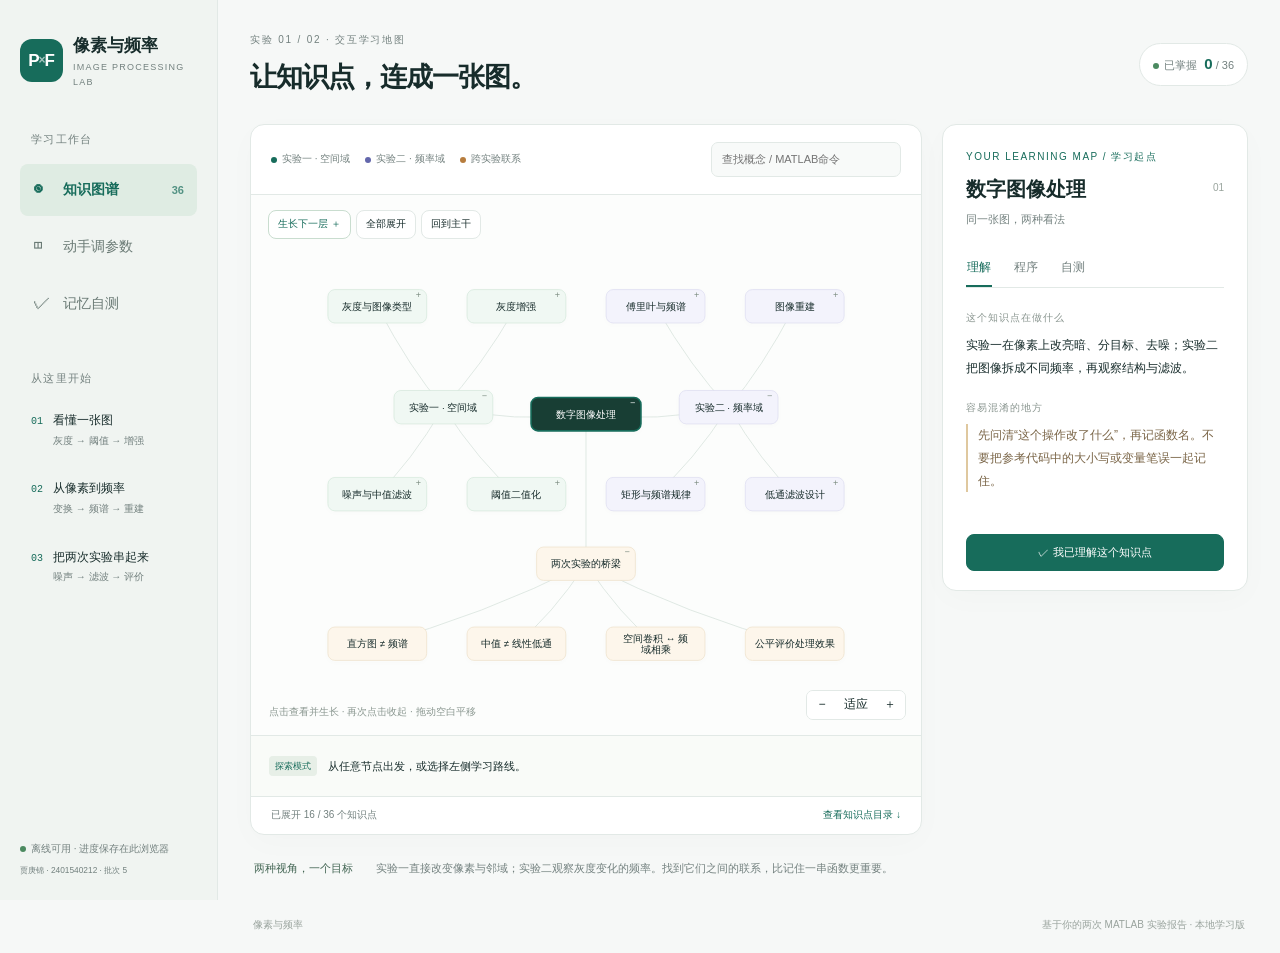
==== public/index.html @ 1d445762 "Publish image processing learning map" ====
<!doctype html>
<html lang="zh-CN">
<head>
<meta charset="utf-8">
<meta name="viewport" content="width=device-width,initial-scale=1">
<meta name="description" content="数字图像处理实验一、实验二的离线交互学习地图：知识图谱、参数演示与记忆自测。">
<title>像素与频率 · 数字图像处理学习地图</title>
<style>*{box-sizing:border-box} :root{--paper:#f6f8f7;--white:#fff;--ink:#172c2b;--muted:#73817f;--line:#e2e9e6;--green:#176c5b;--green-soft:#e8f3ee;--indigo:#6367ac;--indigo-soft:#efeff9;--orange:#b77d3d;--orange-soft:#fbf0e0;--shadow:0 8px 32px #203b2e05}body{margin:0;background:var(--paper);color:var(--ink);font:14px/1.65 'Segoe UI','Microsoft YaHei',sans-serif}button,input,select{font:inherit}button,a,input,select{-webkit-tap-highlight-color:transparent}button{cursor:pointer;background:var(--white);color:var(--ink);border:1px solid var(--line);border-radius:8px;padding:8px 13px;transition:background .16s,border-color .16s,transform .16s}button:hover{background:#edf3ef;border-color:#b8d0c6}button:focus-visible,a:focus-visible,input:focus-visible,select:focus-visible{outline:3px solid #58a68d;outline-offset:3px}button:disabled{opacity:.45;cursor:default}button:active:not(:disabled){transform:translateY(1px)}a{color:var(--green)}h1,h2,h3,p{margin:0}h1{font-size:27px;font-weight:600;letter-spacing:-1px;line-height:1.5}h2{font-size:21px;font-weight:600;line-height:1.5}h3{font-weight:600}small{display:block} [hidden]{display:none!important}.app-shell{display:grid;grid-template-columns:218px minmax(0,1fr);min-height:100vh}.sidebar{padding:32px 20px 22px;border-right:1px solid var(--line);background:#f0f4f1;display:flex;flex-direction:column;gap:16px;position:sticky;top:0;height:100vh}.brand{display:flex;align-items:center;gap:10px;text-decoration:none;color:var(--ink);font-size:17px;font-weight:600}.brand small{font-size:9px;letter-spacing:1.25px;color:var(--muted);font-weight:400}.brand-mark{display:inline-flex;align-items:center;justify-content:center;background:var(--green);color:#fff;width:43px;height:43px;border-radius:12px;letter-spacing:-3px;font-size:17px;flex-shrink:0;padding-right:3px}.brand-mark span{opacity:.6;font-size:12px;margin:0 2px}.side-label{color:var(--muted);font-size:11px;letter-spacing:1.3px;margin-top:24px;padding-left:11px}.main-nav{display:grid;gap:5px}.nav-button{display:flex;align-items:center;gap:11px;text-align:left;border:0;background:transparent;color:#6a7a75;padding:11px 13px}.nav-button>span:first-child{font-size:18px;width:19px}.nav-button.active{background:#dfece3;color:var(--green);font-weight:600}.nav-count{margin-left:auto;font-size:11px;opacity:.7}.route-list{display:grid;gap:14px}.route-list button{display:flex;align-items:flex-start;gap:10px;background:none;border-color:transparent;text-align:left;padding:7px 10px;font-size:12px}.route-list small{font-size:10px;color:var(--muted);margin-top:2px}.route-number{font-size:10px;font-family:monospace;color:var(--green);padding-top:3px}.route-list button.active{border-color:#c5d9cc;background:#e9f0e9}.sidebar-bottom{margin-top:auto;font-size:10px;color:var(--muted);padding-top:30px}.sidebar-bottom small{margin-top:7px}.offline-dot,.progress-dot{display:inline-block;width:6px;height:6px;background:#4b8a60;border-radius:50%;margin-right:5px}main{padding:32px 32px 0;min-width:0}.page-header{display:flex;justify-content:space-between;align-items:center;gap:20px;margin:0 0 27px}.eyebrow{color:var(--muted);font-size:10px;letter-spacing:1.8px;margin-bottom:8px}.progress-pill{white-space:nowrap;font-size:11px;color:var(--muted);background:var(--white);border:1px solid var(--line);padding:8px 13px;border-radius:30px}.progress-pill strong{color:var(--green);font-size:15px;font-weight:600;margin-left:4px}.workspace{display:grid;grid-template-columns:minmax(0,1fr) 306px;gap:20px;align-items:start}.map-column{min-width:0;border:1px solid var(--line);border-radius:14px;overflow:hidden;background:var(--white);box-shadow:var(--shadow)}.graph-top{min-height:70px;display:flex;align-items:center;justify-content:space-between;gap:12px;padding:14px 20px;border-bottom:1px solid var(--line);flex-wrap:wrap}.legend{display:flex;gap:15px;font-size:10px;color:var(--muted);flex-wrap:wrap}.legend span{display:flex;align-items:center;gap:5px}.legend i{width:6px;height:6px;border-radius:50%;display:block}.spatial-color{background:var(--green)}.frequency-color{background:var(--indigo)}.bridge-color{background:var(--orange)}.search-wrap{position:relative;margin-left:auto;max-width:100%;width:190px}#concept-search{background:#f8faf9;width:100%;border:1px solid var(--line);padding:7px 10px;border-radius:7px;font-size:11px;color:var(--ink)}.search-results{position:absolute;right:0;top:calc(100% + 8px);width:290px;max-width:75vw;background:#fff;border:1px solid var(--line);border-radius:9px;box-shadow:0 10px 30px #172c2b14;z-index:5;padding:7px}.search-results button{display:block;width:100%;text-align:left;font-size:12px;border:0;border-radius:5px;padding:7px}.graph-stage{height:min(60vh,590px);min-height:440px;position:relative;background-color:#fcfdfc;background-image:radial-gradient(#dce5df .7px,transparent .7px);background-size:18px 18px;overflow:hidden}.graph-toolbar{position:absolute;top:15px;left:17px;display:flex;gap:5px;z-index:2;flex-wrap:wrap}.graph-toolbar button{font-size:10px;padding:5px 9px;background:#ffffffed}.graph-toolbar button:first-child{color:var(--green);border-color:#c9ddcf}.graph-toolbar button span{padding-left:8px}.zoom-toolbar{position:absolute;right:15px;bottom:15px;display:flex;border:1px solid var(--line);border-radius:7px;overflow:hidden;background:#fff}.zoom-toolbar button{border:0;border-radius:0;font-size:12px;min-width:30px;padding:4px 7px}.map-hint{position:absolute;bottom:15px;left:18px;font-size:10px;color:#8a9790;pointer-events:none}#knowledge-graph{width:100%;height:100%;touch-action:none;display:block;cursor:grab}#knowledge-graph:active{cursor:grabbing}.graph-edge{stroke:#d7e3dc;stroke-width:1.1;fill:none}.graph-edge.path-edge{stroke:#70a693;stroke-width:2}.graph-edge.cross-edge{stroke:#bcaa8e;stroke-dasharray:4 5;stroke-width:1.2}.graph-node{cursor:pointer;outline:none}.graph-node rect{fill:#fff;stroke:#dce6df;stroke-width:1;filter:drop-shadow(0 2px 3px #203b2e04)}.graph-node.spatial rect{fill:#f0f8f3;stroke:#d3e7da}.graph-node.frequency rect{fill:#f3f3fc;stroke:#dcdcf0}.graph-node.bridge rect{fill:#fdf6eb;stroke:#eddfc8}.graph-node.root-node rect{fill:#183e34;stroke:#183e34}.graph-node text{fill:var(--ink);font-size:11px;font-weight:500;pointer-events:none}.graph-node.root-node text{fill:#fff}.graph-node:hover rect,.graph-node:focus-visible rect{stroke:#659d85;stroke-width:2}.graph-node.selected rect{stroke:var(--green);stroke-width:2.3}.graph-node.frequency.selected rect{stroke:var(--indigo)}.graph-node.bridge.selected rect{stroke:var(--orange)}.graph-node .expand-indicator{font-size:11px;fill:#7d8d82}.graph-node .mastered-indicator{fill:#348264;font-size:12px}.route-bar{min-height:61px;display:flex;align-items:center;gap:11px;padding:12px 18px;background:#f9fbf8;border-top:1px solid var(--line);font-size:11px}.route-tag{font-size:9px;color:var(--green);background:#e7efe7;padding:3px 6px;border-radius:4px;white-space:nowrap}.route-bar>span:nth-child(2){flex:1}.route-bar button{white-space:nowrap;font-size:10px;background:#eef4ed}.map-footer{display:flex;justify-content:space-between;gap:10px;padding:10px 20px;border-top:1px solid var(--line);font-size:10px;color:var(--muted)}.text-button{border:0;background:transparent;font-size:10px;padding:0;color:var(--green)}#node-list{display:flex;flex-wrap:wrap;gap:6px;padding:12px 18px;border-top:1px solid var(--line)}#node-list button{font-size:11px;padding:5px 8px}.detail-panel{padding:24px 23px 19px;background:#fff;border:1px solid var(--line);border-radius:14px;min-width:0;box-shadow:var(--shadow)}.detail-kicker{font-size:10px;letter-spacing:1.5px;color:var(--green);margin-bottom:8px}.detail-title-row{display:flex;align-items:center;gap:7px}.detail-title-row h2{font-size:20px;flex:1}.node-index{color:#9aa59e;font-size:10px}.detail-sub{font-size:11px;color:var(--muted);margin-top:6px}.detail-tabs{display:flex;border-bottom:1px solid var(--line);margin-top:22px;margin-bottom:20px;gap:21px}.detail-tabs button{background:transparent;border:0;border-radius:0;padding:8px 1px;color:var(--muted);font-size:12px;border-bottom:2px solid transparent}.detail-tabs button[aria-selected=true]{color:var(--green);border-bottom-color:var(--green)}#detail-content{font-size:12px;line-height:1.9}#detail-content h3{font-size:10px;color:#8a9690;font-weight:400;letter-spacing:1px;margin:18px 0 7px}#detail-content h3:first-child{margin-top:0}.pitfall{color:#7a6547;border-left:2px solid #dfc89f;padding-left:10px}.code-block{font:11px/1.8 Consolas,monospace;background:#f2f5f3;border:1px solid #e7ece8;border-radius:7px;padding:12px;white-space:pre-wrap;overflow-wrap:anywhere;color:#30584b}.result-thumb{width:100%;display:block;border-radius:5px;border:1px solid var(--line);margin-top:9px;cursor:zoom-in;background:#fff}.result-caption{font-size:10px;color:var(--muted);margin-top:5px;line-height:1.6}.related-links{display:flex;flex-wrap:wrap;gap:5px;margin-top:20px}.related-links button{font-size:10px;padding:4px 6px;background:#f6f8f5;color:#677e71}.primary-button{background:var(--green);border-color:var(--green);color:#fff}.primary-button:hover{background:#105442;border-color:#105442}.understood-button{display:block;width:100%;margin-top:22px;font-size:11px}.understood-button.marked{background:var(--green-soft);color:var(--green);border-color:#c8dfd0}.recall-answer{margin-top:14px;padding-top:14px;border-top:1px solid var(--line)}.recall-question{font-size:14px!important;line-height:1.8}.reveal-answer{margin-top:15px;font-size:11px}.bottom-note{display:flex;gap:23px;align-items:flex-start;margin:24px 4px 12px;font-size:11px;color:var(--muted)}.bottom-note>span{color:#426553;white-space:nowrap}.bottom-note p{max-width:700px}footer{font-size:10px;color:#99a39d;display:flex;justify-content:space-between;padding:28px 3px 20px;gap:15px}.section-intro{margin:22px 0}.section-intro h2{font-size:25px}.section-intro p{font-size:13px;color:var(--muted);margin-top:9px}.demo-tabs{display:flex;gap:9px;flex-wrap:wrap;margin:27px 0 20px}.demo-tabs button{background:transparent;border-color:transparent;color:var(--muted);font-size:12px}.demo-tabs button[aria-selected=true]{background:var(--green-soft);color:var(--green);border-color:#d6e7db}.demo-panel{display:grid;grid-template-columns:minmax(0,1fr) 280px;gap:24px;background:#fff;border:1px solid var(--line);border-radius:14px;padding:30px}.demo-images{display:grid;grid-template-columns:repeat(2,minmax(0,1fr));gap:18px;align-items:start}.demo-images canvas{width:100%;height:auto;display:block;border-radius:5px;background:#f1f4ef}.demo-image-label{font-size:11px;margin-bottom:10px;color:var(--muted)}.demo-controls{padding-left:15px;border-left:1px solid var(--line);font-size:12px}.demo-controls label{display:block;font-size:11px;color:var(--muted);margin:15px 0 8px}.control-readout{font-size:31px;font-weight:500;color:var(--green);font-variant-numeric:tabular-nums}.demo-controls input[type=range]{width:100%;accent-color:var(--green)}.demo-controls .rule{margin:18px 0;font-size:12px;line-height:1.9}.demo-note{font-size:10px;color:var(--muted);margin-top:20px}.demo-metric{margin-top:19px;border-top:1px solid var(--line);padding-top:15px;font-size:11px;color:var(--muted)}.demo-metric strong{display:block;font-size:22px;color:var(--ink);font-weight:500}.results-grid{display:grid;grid-template-columns:1fr 1fr;gap:20px}.result-card{padding:22px;background:#fff;border:1px solid var(--line);border-radius:12px;min-width:0}.result-card h3{font-size:15px}.result-card p{font-size:11px;color:var(--muted);margin:8px 0 15px}.result-card img{width:100%;cursor:zoom-in}.quiz-layout{display:grid;grid-template-columns:minmax(0,760px) 230px;gap:28px;align-items:start;margin-top:30px}.quiz-card{border:1px solid var(--line);border-radius:14px;background:#fff;padding:35px}.quiz-kicker{font-size:10px;color:var(--green);letter-spacing:1.8px;margin-bottom:22px}.quiz-card h3{font-size:22px;line-height:1.7;font-weight:500;margin-bottom:26px}.quiz-options{display:grid;gap:11px}.quiz-options button{text-align:left;padding:14px 16px;border-radius:8px;display:flex;align-items:center;gap:14px;font-size:13px}.option-letter{font-size:11px;color:var(--muted);background:#f2f5f3;padding:2px 7px;border-radius:4px}.quiz-options button.correct{background:#ecf5ef;border-color:#8ebc9d;color:#216243}.quiz-options button.wrong{background:#faf0ec;border-color:#d8aa97;color:#a05d41}.quiz-feedback{padding:20px 0 0;font-size:13px}.quiz-feedback strong{display:block;margin-bottom:8px;font-weight:500}.quiz-next{margin-top:24px;display:flex;gap:10px;flex-wrap:wrap}.quiz-next button{font-size:12px}.quiz-side{padding:24px 0}.quiz-side h3{font-size:30px;font-weight:500}.quiz-side p{font-size:11px;color:var(--muted);margin-top:6px}.quiz-dots{display:flex;flex-wrap:wrap;gap:7px;margin:24px 0}.quiz-dots span{display:flex;align-items:center;justify-content:center;width:28px;height:28px;border-radius:7px;border:1px solid var(--line);font-size:10px;background:#fff;color:var(--muted)}.quiz-dots .right{background:#dfeee4;color:#377350}.quiz-dots .wrong{background:#f2e5dd;color:#9c6546}.quiz-side button{font-size:11px}.quiz-tip{margin-top:28px;font-size:11px;color:var(--muted)}dialog{border:1px solid var(--line);border-radius:12px;padding:36px 22px 20px;max-width:min(1100px,92vw);max-height:92vh;background:#fff;color:var(--ink)}dialog::backdrop{background:#0e2427b8}dialog img{display:block;max-width:100%;max-height:72vh;object-fit:contain}dialog p{font-size:12px;margin-top:14px}.dialog-close{position:absolute;right:8px;top:7px;padding:0 9px;font-size:19px;border:0}
@media(min-width:1650px){main{padding:38px 45px 0}.workspace{grid-template-columns:minmax(0,1fr) 340px}.graph-stage{height:620px;max-height:none}.detail-panel{padding:28px}}
@media(max-width:1180px){.app-shell{grid-template-columns:185px minmax(0,1fr)}.sidebar{padding:28px 14px}.brand{font-size:15px}.brand-mark{width:35px;height:38px}.brand small{font-size:8px}main{padding:25px 22px 0}.workspace{grid-template-columns:minmax(0,1fr) 270px;gap:14px}.detail-panel{padding:20px 17px}.graph-top{padding:12px}.legend{gap:9px}.search-wrap{width:100%;margin:0}.graph-stage{min-height:520px}h1{font-size:24px}.graph-toolbar{left:10px;top:10px}.map-hint{font-size:9px;bottom:50px;left:10px}.demo-panel{grid-template-columns:1fr}.demo-controls{border-left:0;border-top:1px solid var(--line);padding:18px 0 0}.quiz-layout{grid-template-columns:minmax(0,1fr) 170px}}
@media(max-width:960px){.workspace{grid-template-columns:1fr}.graph-stage{height:520px}.detail-panel{display:grid;grid-template-columns:1fr 1fr;gap:0 25px}.detail-kicker,.detail-title-row,.detail-sub,.detail-tabs{grid-column:1/-1}.related-links{grid-column:1}.understood-button{grid-column:2;align-self:end}#detail-content{grid-column:1/-1;max-width:100%}.search-wrap{width:190px;margin-left:auto}.map-hint{bottom:15px}.quiz-layout{grid-template-columns:1fr}.quiz-side{padding:0 5px}.quiz-side h3{font-size:24px}.quiz-dots{margin:13px 0}.quiz-tip{margin-top:14px}.results-grid{grid-template-columns:1fr}.quiz-card{padding:27px}}
@media(max-width:680px){.app-shell{display:block}.sidebar{height:auto;position:static;border-right:0;border-bottom:1px solid var(--line);padding:16px 18px;gap:16px}.brand{font-size:16px}.brand small{font-size:9px}.side-label,.route-list,.sidebar-bottom{display:none}.main-nav{display:flex;gap:6px}.nav-button{flex:1;font-size:12px;padding:8px;justify-content:center;gap:6px}.nav-count{display:none}.nav-button>span:first-child{font-size:15px;width:auto}main{padding:22px 15px 0}.page-header{gap:8px;margin-bottom:20px;align-items:flex-start}.eyebrow{font-size:9px;letter-spacing:1px}h1{font-size:21px;letter-spacing:-.6px}.progress-pill{font-size:9px;padding:6px 9px;margin-top:7px}.progress-pill strong{font-size:12px}.graph-top{gap:10px;padding:13px}.legend{font-size:9px;gap:9px}.search-wrap{width:100%;margin:0}#concept-search{font-size:12px;padding:8px 10px}.graph-stage{height:470px;min-height:470px}.map-hint{bottom:52px;font-size:9px}.graph-toolbar button{font-size:10px;padding:6px 8px}.route-bar{flex-wrap:wrap;gap:7px;font-size:10px}.route-bar>span:nth-child(2){min-width:160px}.map-footer{padding:12px;font-size:9px}.detail-panel{padding:22px;display:block}.detail-title-row h2{font-size:20px}.detail-tabs{margin-top:18px}.understood-button{font-size:12px}.bottom-note{display:block;font-size:11px;margin:21px 4px}.bottom-note p{margin-top:7px}footer{font-size:9px;flex-direction:column;gap:4px}.section-intro h2{font-size:22px}.section-intro p{font-size:12px}.demo-tabs{gap:5px;margin-top:20px}.demo-tabs button{font-size:11px;padding:8px}.demo-panel{padding:18px;gap:20px}.demo-images{gap:10px}.demo-image-label{font-size:10px}.demo-controls .rule{font-size:12px}.quiz-card{padding:22px}.quiz-card h3{font-size:19px}.quiz-options button{font-size:12px;padding:12px}.section-intro{margin-top:10px}.quiz-layout{gap:18px}.quiz-tip{max-width:420px}button{min-height:35px}.zoom-toolbar button{min-height:30px}}
.graph-node text{font-size:14px}.graph-node .expand-indicator{font-size:13px}.graph-node .mastered-indicator{font-size:13px}.quiz-options button:disabled{opacity:1;cursor:default}.mobile-route-label{display:none}
@media(max-width:680px){.mobile-route-label{display:flex;align-items:center;justify-content:space-between;gap:10px;font-size:11px;color:var(--muted);margin-bottom:13px}.mobile-route-label select{border:1px solid var(--line);background:#fff;color:var(--green);border-radius:7px;padding:7px 8px;max-width:75%;font-size:12px}}
@media(prefers-reduced-motion:reduce){*{scroll-behavior:auto!important;transition:none!important}}
</style>
</head>
<body>
<div class="app-shell">
 <aside class="sidebar">
  <a href="#map" class="brand" aria-label="像素与频率首页"><span class="brand-mark">P<span>×</span>F</span><span>像素与频率<small>IMAGE PROCESSING LAB</small></span></a>
  <div class="side-label">学习工作台</div>
  <nav class="main-nav" aria-label="页面导航">
   <button class="nav-button active" data-view="map"><span aria-hidden="true">◉</span>知识图谱<span class="nav-count" id="total-count"></span></button>
   <button class="nav-button" data-view="demo"><span aria-hidden="true">◫</span>动手调参数</button>
   <button class="nav-button" data-view="quiz"><span aria-hidden="true">✓</span>记忆自测</button>
  </nav>
  <div class="side-label">从这里开始</div>
  <div class="route-list">
   <button data-route="0"><span class="route-number">01</span><span>看懂一张图<small>灰度 → 阈值 → 增强</small></span></button>
   <button data-route="1"><span class="route-number">02</span><span>从像素到频率<small>变换 → 频谱 → 重建</small></span></button>
   <button data-route="2"><span class="route-number">03</span><span>把两次实验串起来<small>噪声 → 滤波 → 评价</small></span></button>
  </div>
  <div class="sidebar-bottom"><span class="offline-dot"></span>离线可用 · 进度保存在此浏览器<small>贾庚锦 · 2401540212 · 批次 5</small></div>
 </aside>
 <main>
  <header class="page-header"><div><div class="eyebrow">实验 01 / 02 · 交互学习地图</div><h1 id="page-title">让知识点，连成一张图。</h1></div><div class="progress-pill"><span class="progress-dot"></span>已掌握 <strong id="mastered-count">0</strong><span id="progress-total"></span></div></header>
  <section id="map-view" class="view">
   <label class="mobile-route-label" for="mobile-route">选择学习路线<select id="mobile-route"><option value="">自由探索</option><option value="0">01 看懂一张图</option><option value="1">02 从像素到频率</option><option value="2">03 把两次实验串起来</option></select></label>
   <div class="workspace">
    <div class="map-column">
     <div class="graph-top"><div class="legend"><span><i class="spatial-color"></i>实验一 · 空间域</span><span><i class="frequency-color"></i>实验二 · 频率域</span><span><i class="bridge-color"></i>跨实验联系</span></div><div class="search-wrap"><input id="concept-search" type="search" aria-label="查找概念或MATLAB命令" placeholder="查找概念 / MATLAB命令"><div id="search-results" class="search-results" hidden></div></div></div>
     <div class="graph-stage" id="graph-stage">
      <div class="graph-toolbar"><button id="expand-next">生长下一层 <span aria-hidden="true">＋</span></button><button id="expand-all">全部展开</button><button id="collapse-all">回到主干</button></div>
      <svg id="knowledge-graph" role="group" aria-label="实验一、实验二知识图谱。点击节点查看讲解并展开，再次点击同一节点可收起；也可以通过上方搜索和下方知识点列表访问。"><defs><marker id="arrow" viewBox="0 0 10 10" refX="8" refY="5" markerWidth="5" markerHeight="5" orient="auto-start-reverse"><path d="M0 1L8 5L0 9" fill="none" stroke="currentColor"/></marker></defs><g id="graph-world"><g id="graph-edges"></g><g id="graph-nodes"></g></g></svg>
      <div class="zoom-toolbar"><button id="zoom-out" aria-label="缩小图谱">−</button><button id="fit-graph" aria-label="适应图谱大小">适应</button><button id="zoom-in" aria-label="放大图谱">＋</button></div>
      <div class="map-hint">点击查看并生长 · 再次点击收起 · 拖动空白平移</div>
     </div>
     <div class="route-bar" id="route-bar"><span class="route-tag">探索模式</span><span id="route-status">从任意节点出发，或选择左侧学习路线。</span><button id="route-next" hidden>下一个知识点 →</button></div>
     <div class="map-footer"><span id="node-counter"></span><button class="text-button" id="toggle-node-list" aria-expanded="false">查看知识点目录 ↓</button></div><div id="node-list" hidden></div>
    </div>
    <aside class="detail-panel" aria-label="知识点讲解"><div class="detail-kicker" id="detail-kicker"></div><div class="detail-title-row"><h2 id="detail-title"></h2><span class="node-index" id="node-index"></span></div><div id="detail-sub" class="detail-sub"></div><div class="detail-tabs" role="tablist" aria-label="知识点内容"><button id="tab-understand" role="tab" aria-selected="true" data-detail="understand">理解</button><button id="tab-code" role="tab" aria-selected="false" data-detail="code">程序</button><button id="tab-recall" role="tab" aria-selected="false" data-detail="recall">自测</button></div>
     <div id="detail-content" aria-live="polite"></div>
     <div id="related-links" class="related-links"></div><button id="mark-understood" class="primary-button understood-button">✓ 我已理解这个知识点</button>
    </aside>
   </div>
   <div class="bottom-note"><span>两种视角，一个目标</span><p>实验一直接改变像素与邻域；实验二观察灰度变化的频率。找到它们之间的联系，比记住一串函数更重要。</p></div>
  </section>
  <section id="demo-view" class="view" hidden>
   <div class="section-intro"><h2>动一个参数，看见一条规律。</h2><p>先预测结果，再拖动滑块验证。这里的演示帮助理解，原始实验结果单独保留。</p></div>
   <div class="demo-tabs" role="tablist" aria-label="参数演示类型"><button data-demo="threshold" role="tab" aria-selected="true">01 阈值二值化</button><button data-demo="gamma" role="tab" aria-selected="false">02 gamma 变换</button><button data-demo="rectangle" role="tab" aria-selected="false">03 矩形与频谱</button><button data-demo="results" role="tab" aria-selected="false">04 你的实验结果</button></div>
   <div id="demo-body"></div>
  </section>
  <section id="quiz-view" class="view" hidden>
   <div class="section-intro"><h2>能说出原因，才算真正记住。</h2><p>用跨实验问题检查理解。答错后先看原因，再回到对应知识点。</p></div>
   <div class="quiz-layout"><div class="quiz-card" id="quiz-card"></div><aside class="quiz-side"><div class="eyebrow">本轮学习</div><h3 id="quiz-score">0 / 0</h3><p>已答对 / 已作答</p><div class="quiz-dots" id="quiz-dots"></div><button id="restart-quiz">重新开始这轮</button><div class="quiz-tip">不确定也可以先选。最值得复习的，是“觉得会了”却说不清理由的知识点。</div></aside></div>
  </section>
  <footer>像素与频率 <span>基于你的两次 MATLAB 实验报告 · 本地学习版</span></footer>
 </main>
</div>
<dialog id="image-dialog"><button class="dialog-close" aria-label="关闭图片">×</button><img id="dialog-image" alt="实验结果放大图"><p id="dialog-caption"></p></dialog>
<script>window.LAB_DATA={"nodes":{"all":{"label":"数字图像处理","sub":"同一张图，两种看法","children":["spatial","frequency","bridge"],"detail":"实验一在像素上改亮暗、分目标、去噪；实验二把图像拆成不同频率，再观察结构与滤波。","q":"实验一和实验二最核心的视角区别是什么？","a":"空间域看像素与邻域，频率域看变化快慢及各频率分量。"},"spatial":{"label":"实验一 · 空间域","sub":"直接操作像素","children":["gray","enhance","noise","binary"],"detail":"主线：读入彩色图 → 灰度化 → 二值化或增强 → 加噪 → 滤波 → 对比结果。","q":"哪些操作依赖单个像素，哪种依赖邻域？","a":"固定阈值、反转、gamma映射直接作用于像素值；中值滤波依赖邻域。"},"frequency":{"label":"实验二 · 频率域","sub":"观察变化快慢","children":["fft","rebuild","rectangle","lowpass"],"detail":"主线：灰度图 → fft2 → 幅度、相位、功率谱 → 图像重建或设计低通滤波器。","q":"图像中的高频等于高亮区域吗？","a":"不等于。高频表示空间灰度变化快，例如边缘；高亮是像素数值大。"},"bridge":{"label":"两次实验的桥梁","sub":"把知识连起来","children":["histvsfft","filtervs","convolution","evaluate"],"detail":"关键联系：空间卷积对应频域相乘；增强改变可见性，去噪抑制干扰，但两者都可能影响细节。","q":"低通滤波为什么能去噪，也会使图像模糊？","a":"它衰减高频；噪声有高频成分，边缘和细节也有高频成分。"},"gray":{"label":"灰度与图像类型","sub":"先统一输入","children":["rgb","range"],"detail":"先弄清类型与数值范围，再做阈值、映射或误差计算。","q":"uint8灰度图和im2double后的数值范围分别是什么？","a":"uint8通常是0～255；im2double把uint8映射到0～1。"},"rgb":{"label":"彩色 → 灰度","sub":"rgb2gray","detail":"rgb2gray保留亮度结构，去掉颜色维度；8位灰度有256级，0黑、255白。记：去颜色，不是去轮廓。","q":"灰度化和二值化有何区别？","a":"灰度化仍保留多级明暗；二值化只保留黑白两类。","links":["binary"]},"range":{"label":"范围与显示","sub":"uint8 / im2double","detail":"阈值使用0～1；uint8图本身可为0～255。mat2gray会按数据最小最大值重新拉伸，适合显示，不宜混作原始数据。","q":"为什么不能把mat2gray处理的频谱直接用于精确重建？","a":"拉伸改变了频谱数值；显示数据和计算用的原始频谱应分开。","links":["display"]},"binary":{"label":"阈值二值化","sub":"分离亮暗目标","children":["threshold","thresholddata"],"detail":"imbinarize(I,T)：高于阈值的像素变白，其余变黑；阈值决定分界线。","q":"阈值升高时，白色像素变多还是变少？","a":"变少。更少像素能超过较高的分界线。"},"threshold":{"label":"阈值 ↑ → 白色 ↓","sub":"T = 0.8 → 0.3","detail":"高阈值容易漏掉暗目标；低阈值容易把目标与背景连成一片。记：门槛越高，入选越少。","q":"为什么不能对所有图片都固定使用0.5？","a":"不同图像的亮暗分布和目标不同，需要根据任务选择阈值。"},"thresholddata":{"label":"你的六阈值实验","sub":"白色比例 6.9% → 93.0%","detail":"阈值0.8时白色约6.9%，0.6时约63.1%，0.3时约93.0%；这张校园图用0.5～0.6较容易保留主要轮廓。","q":"白色占比越高，二值化结果就越好吗？","a":"不是。要看目标和背景能否分开，而不是白色像素的多少。"},"enhance":{"label":"灰度增强","sub":"让细节更容易看见","children":["hist","gamma","inverse"],"detail":"均衡化、gamma映射和灰度反转改变明暗表现；它们不是专门的去噪算法。","q":"增强后反差更明显，是否说明噪声被消除了？","a":"没有。增强甚至可能把噪声也放大。","links":["noise"]},"hist":{"label":"直方图与均衡化","sub":"imhist / histeq","detail":"直方图统计各灰度有多少像素；histeq按累计分布重新分配灰度，提高整体对比度，离散结果不一定完全均匀。","q":"两张图直方图相同，图像内容一定相同吗？","a":"不一定。直方图不记录像素的位置。","links":["histvsfft"]},"gamma":{"label":"gamma增强","sub":"imadjust","detail":"输入输出范围不变时：gamma小于1提亮，大于1压暗，等于1为线性映射；本实验还把输入范围设为[0.1,0.8]。","q":"gamma=1一定意味着图像完全不变吗？","a":"只有输入输出范围也保持一致时才不变；改变范围仍会改变图像。"},"inverse":{"label":"灰度反转","sub":"明暗互换","detail":"归一化图像反转后为1减原灰度；8位图像对应255减原灰度。直方图沿灰度轴左右翻转。","q":"反转后像素的位置会改变吗？","a":"不会，只改变灰度值。"},"noise":{"label":"噪声与中值滤波","sub":"先识别，再处理","children":["types","median"],"detail":"imnoise模拟噪声；medfilt2用邻域排序后的中间值代替当前像素。","q":"中值滤波为什么适合椒盐噪声？","a":"孤立的极大或极小值通常排在两端，不容易成为中值。"},"types":{"label":"三种噪声","sub":"椒盐 / 高斯 / 斑点","detail":"椒盐是孤立黑白点，高斯表现为随机颗粒，斑点为乘性噪声、强度随图像灰度变化。","q":"看到少量极黑极白的孤立点，优先想到哪类噪声？","a":"椒盐噪声，也称脉冲噪声。"},"median":{"label":"3×3中值滤波","sub":"排序取中间，不是求平均","detail":"能明显去掉孤立脉冲，但细纹理也可能变软；非线性操作，没有一个固定的频率传递函数与它完全等价。","q":"中值滤波能不能直接等同于线性低通卷积？","a":"不能。中值是非线性排序，线性低通是加权求和。","links":["filtervs"]},"fft":{"label":"傅里叶与频谱","sub":"图像的另一种表示","children":["bands","spectra","display"],"detail":"fft2把图像分解为不同频率成分；ifft2执行逆变换。频谱含幅度和相位。","q":"fftshift是否计算了新的傅里叶变换？","a":"没有，它只是重新排列频谱位置。"},"bands":{"label":"低频与高频","sub":"缓慢变化 / 快速变化","detail":"低频多描述大面积平滑变化；高频多描述边缘、细节及部分噪声。记：频率看变化快慢，不看亮不亮。","q":"一整块很亮但均匀的天空，主要属于高频吗？","a":"不是。均匀区域主要是直流和低频，明亮不等于高频。"},"spectra":{"label":"幅度、相位、功率","sub":"abs / angle / 平方","detail":"幅度abs(F)表示各频率强弱，相位angle(F)关联结构位置；功率谱为abs(F)的平方，不能把幅度和功率混称。","q":"abs(F)是幅度谱还是功率谱？","a":"幅度谱；功率谱要再平方。","links":["rebuild"]},"display":{"label":"中心化与log显示","sub":"fftshift / log1p","detail":"fft2零频在左上角；fftshift后移到中心。log1p压缩强弱悬殊，便于观察弱频率；只改显示，不应用来替代原频谱重建。","q":"321×201图像中心化后，零频位于哪一个元素？","a":"第161行、第101列。"},"rebuild":{"label":"图像重建","sub":"谁负责强弱，谁关联位置","children":["amp","phase","both"],"detail":"用同一原始频谱分别保留幅度、相位，或两者共同保留，比较重建图像。","q":"直接ifft2(angle(F))能得到正确的仅相位重建吗？","a":"不能，应先把相位角变成单位复数exp(1i*angle(F))。"},"amp":{"label":"仅幅度重建","sub":"相位设为0","detail":"ifft2(abs(F))：保留频率强弱，但丢失原场景的结构位置；显示时移到中心只是为了更容易观察。","q":"仅保留幅度，为什么看不出原来的校园场景？","a":"原相位被去掉了，结构位置关系无法完整恢复。"},"phase":{"label":"仅相位重建","sub":"幅度设为1","detail":"ifft2(exp(1i*Pha))：主要轮廓仍可辨认，亮度层次明显改变。记：保留相位，轮廓还在。","q":"仅相位重建看得到轮廓，说明幅度不重要吗？","a":"不是。完整明暗和纹理恢复仍需要幅度与相位共同保留。"},"both":{"label":"幅相共同重建","sub":"完整恢复","detail":"ifft2(abs(F).*exp(1i*angle(F)))恢复原图；本实验最大误差约8.88×10⁻¹⁶，属于浮点数精度误差。","q":"为什么重建误差不是严格的0？","a":"计算机浮点计算有舍入误差；这里误差已接近数值精度。"},"rectangle":{"label":"矩形与频谱规律","sub":"BWBand / imrotate","children":["size","rotate"],"detail":"用简单几何图形观察频谱，比直接看复杂校园图片更容易辨认方向和尺寸变化。","q":"矩形高度增大，对应方向的频谱主瓣如何变化？","a":"竖直方向的主瓣变窄、零点更密。"},"size":{"label":"空间变宽 → 频谱变窄","sub":"21×31 → 21×61","detail":"宽度保持21、高度由31变61：竖直方向频谱压缩，水平变化较小。记：空间撑大，频率收紧。","q":"如果只增大矩形宽度，主要压缩哪个方向的频谱？","a":"水平方向。"},"rotate":{"label":"图像旋转 → 频谱同转","sub":"旋转30°","detail":"矩形转动后，功率谱主要方向跟着转；像素采样与插值会带来附加纹理，离散结果不是理想连续旋转的精确副本。","q":"旋转后的频谱为什么有额外纹理？","a":"边缘离散化和插值改变了局部像素结构。"},"lowpass":{"label":"低通滤波设计","sub":"先设计响应，再实现","children":["design","window","apply"],"detail":"保留低频、衰减高频；本实验用截止频率0.3、高斯窗和fwind2设计有限长滤波器。","q":"低通能完全消除椒盐噪声吗？","a":"不能。它会弱化脉冲，也会扩散成浅斑并模糊细节。"},"design":{"label":"理想低通响应","sub":"freqspace → HD","detail":"freqspace建立归一化频率网格；径向频率不大于0.3设为通带，其余设为阻带。0.3是频率门槛，不是灰度阈值。","q":"二值化阈值0.3和低通截止频率0.3是一回事吗？","a":"不是。前者筛选像素亮暗，后者筛选空间变化频率。","links":["threshold"]},"window":{"label":"加窗生成滤波核","sub":"fspecial → fwind2","detail":"高斯窗限制滤波器长度，使实际过渡更平缓；将h除以系数总和可让直流增益为1，避免整体亮度被无故缩放。","q":"为什么实际幅频响应不是一块边缘笔直的圆形平台？","a":"有限长度与加窗让理想突变变成了平缓过渡。"},"apply":{"label":"卷积与滤波结果","sub":"imfilter","detail":"用设计好的h进行卷积：你的实验PSNR由22.40升到24.35 dB，但仍有浅斑和细节变软。数值改善不代表细节无损。","q":"PSNR提高后，还应该检查图像的什么？","a":"边缘、纹理、残余噪声以及任务需要的细节。","links":["evaluate","convolution"]},"histvsfft":{"label":"直方图 ≠ 频谱","sub":"亮暗数量 / 变化频率","detail":"直方图问“这个亮度有多少像素”；频谱问“哪种空间变化有多强”。像素重排可不改直方图，却改变频谱。","q":"把图片像素随机打乱，直方图和频谱会怎样？","a":"直方图不变；空间结构和频谱通常明显改变。","links":["hist","spectra"]},"filtervs":{"label":"中值 ≠ 线性低通","sub":"排序 / 加权求和","detail":"中值擅长去孤立椒盐点；线性低通抑制高频，常把脉冲摊成浅斑。两种方法都可能损失细节，但原理不同。","q":"为什么实验一椒盐点去得更干净，实验二低通后仍有浅斑？","a":"中值可直接剔除局部极端值；线性低通把极端值向邻域平滑扩散。","links":["median","lowpass"]},"convolution":{"label":"空间卷积 ↔ 频域相乘","sub":"两种实现，同一线性滤波","detail":"线性平移不变滤波可在空间域用核卷积，也可在频域乘响应；实际边界处理与补零需一致，才可直接比较结果。","q":"实验二用imfilter，为什么仍属于按频率响应设计滤波器？","a":"滤波器按目标频率响应设计，卷积是其实现方式；频域相乘是等价思路。","links":["apply"]},"evaluate":{"label":"公平评价处理效果","sub":"PSNR + 看图","detail":"同一参考、同一范围下比较PSNR，越大表示均方误差越小；8位峰值用255，归一化图用1。不能混比不同参考图上的数值。","q":"能直接把实验一均衡化图的PSNR与实验二原图的PSNR排名吗？","a":"不能。参考图像和处理目标不同；应在各自同一参考条件下比较。","links":["range","apply"]}},"assets":{"campus":"[data-uri]","threshold":"[data-uri]","enhance":"[data-uri]","noise":"[data-uri]","fourier":"[data-uri]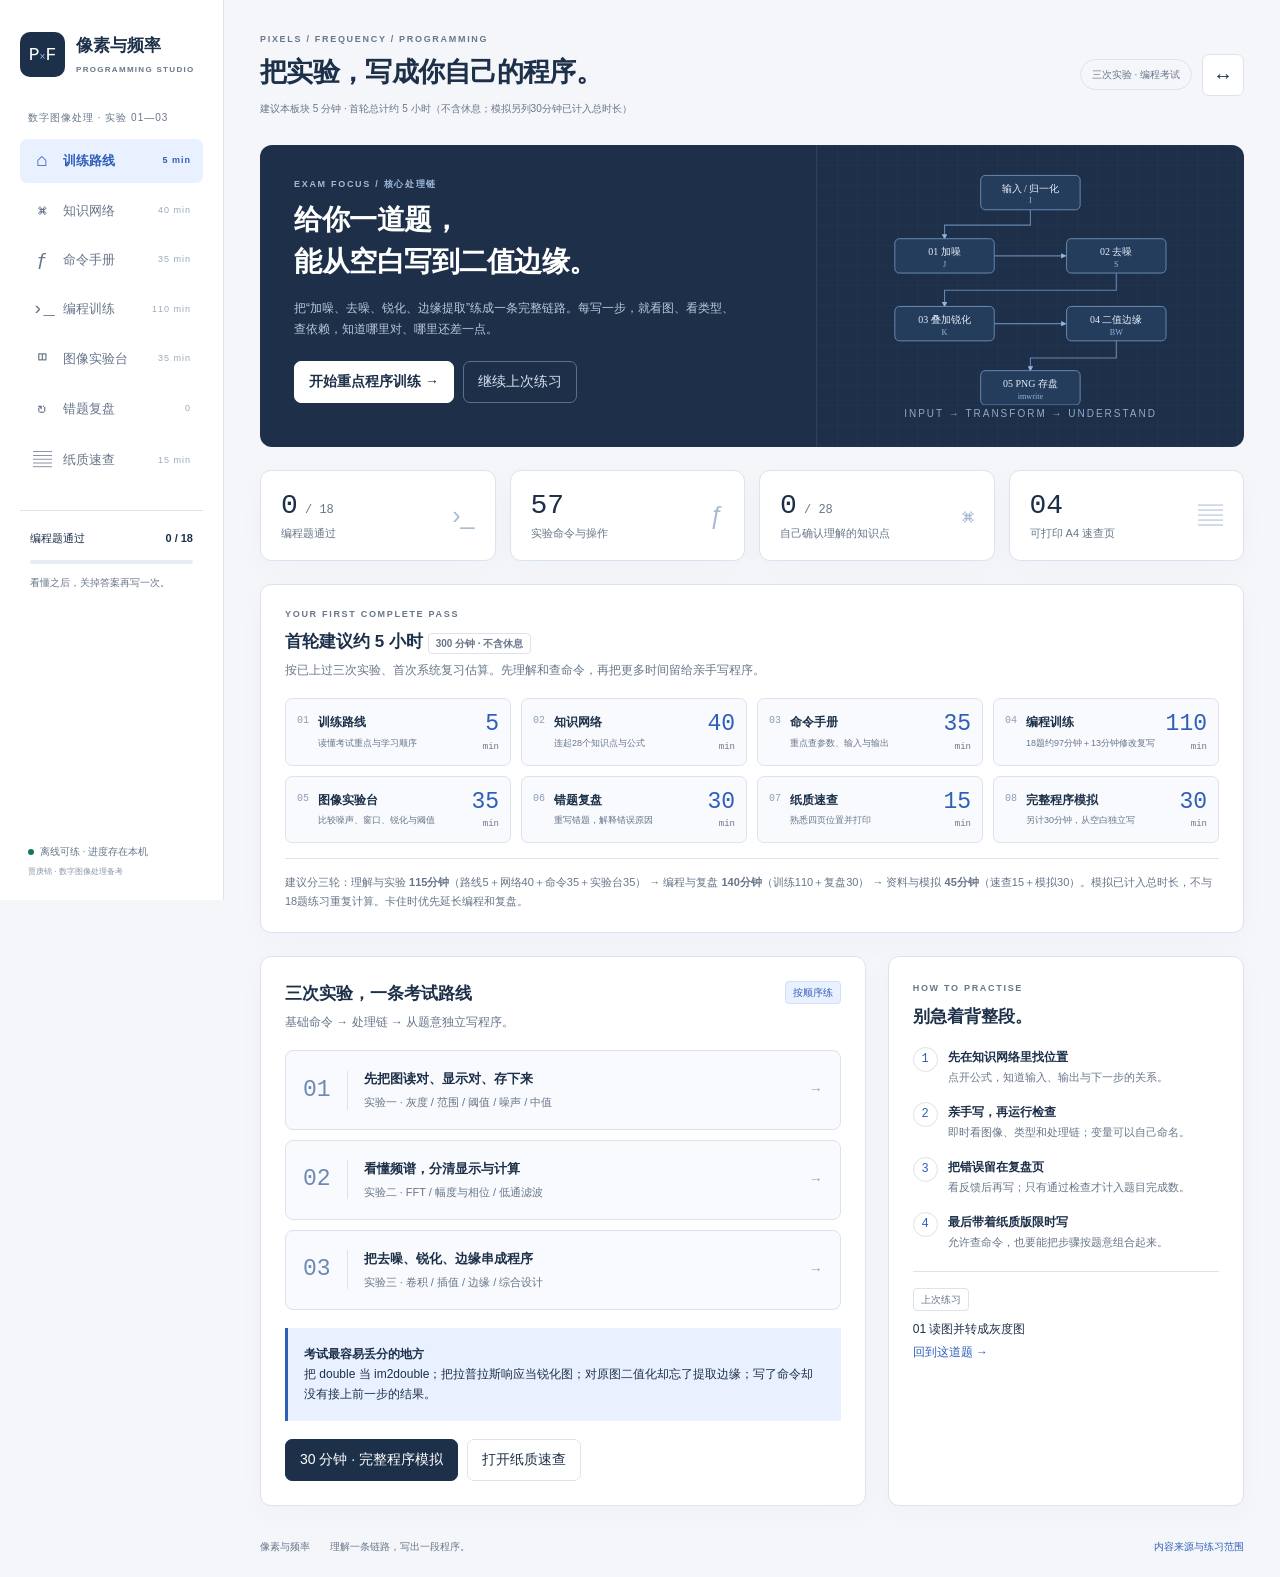
